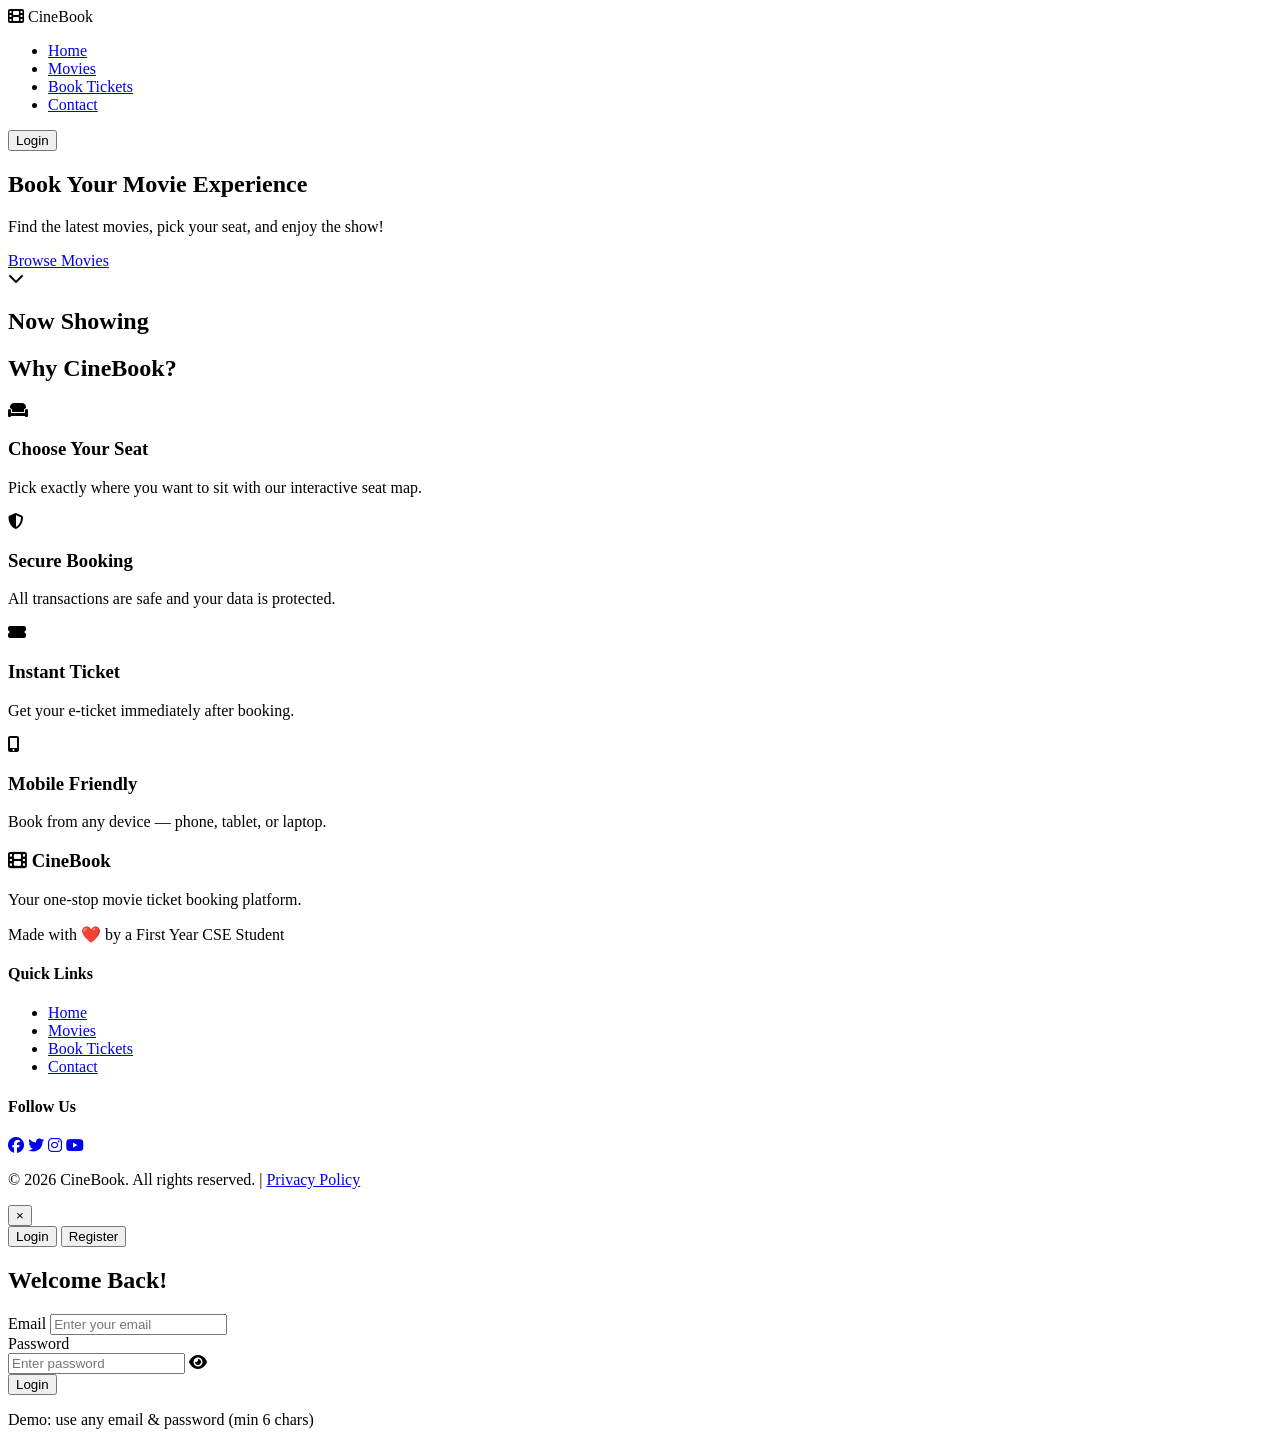
==== index.html @ 82a674cf "Add files via upload" ====
<!DOCTYPE html>
<html lang="en">
<head>
  <meta charset="UTF-8" />
  <meta name="viewport" content="width=device-width, initial-scale=1.0"/>
  <title>CineBook - Movie Ticket Booking</title>
  <link rel="stylesheet" href="css/style.css"/>
  <link rel="stylesheet" href="https://cdnjs.cloudflare.com/ajax/libs/font-awesome/6.4.0/css/all.min.css"/>
</head>
<body>

  <!-- NAVBAR -->
  <nav class="navbar" id="navbar">
    <div class="nav-brand">
      <i class="fas fa-film"></i> CineBook
    </div>
    <ul class="nav-links" id="navLinks">
      <li><a href="index.html" class="active">Home</a></li>
      <li><a href="movies.html">Movies</a></li>
      <li><a href="booking.html">Book Tickets</a></li>
      <li><a href="contact.html">Contact</a></li>
    </ul>
    <div class="nav-actions">
      <span id="userGreeting" class="user-greeting" style="display:none"></span>
      <button class="btn btn-login" id="loginBtn" onclick="openLoginModal()">Login</button>
      <button class="btn btn-logout" id="logoutBtn" style="display:none" onclick="logout()">Logout</button>
    </div>
    <div class="hamburger" id="hamburger" onclick="toggleMenu()">
      <span></span><span></span><span></span>
    </div>
  </nav>

  <!-- HERO SECTION -->
  <section class="hero" id="home">
    <div class="hero-overlay"></div>
    <div class="hero-content">
      <h1>Book Your Movie Experience</h1>
      <p>Find the latest movies, pick your seat, and enjoy the show!</p>
      <a href="movies.html" class="btn btn-primary btn-large">Browse Movies</a>
    </div>
    <div class="hero-scroll"><i class="fas fa-chevron-down"></i></div>
  </section>

  <!-- NOW SHOWING -->
  <section class="section" id="nowShowing">
    <div class="container">
      <h2 class="section-title">Now Showing</h2>
      <div class="movie-grid" id="movieGrid">
        <!-- JS will render cards here -->
      </div>
    </div>
  </section>

  <!-- FEATURES -->
  <section class="features-section">
    <div class="container">
      <h2 class="section-title">Why CineBook?</h2>
      <div class="features-grid">
        <div class="feature-card">
          <i class="fas fa-couch"></i>
          <h3>Choose Your Seat</h3>
          <p>Pick exactly where you want to sit with our interactive seat map.</p>
        </div>
        <div class="feature-card">
          <i class="fas fa-shield-alt"></i>
          <h3>Secure Booking</h3>
          <p>All transactions are safe and your data is protected.</p>
        </div>
        <div class="feature-card">
          <i class="fas fa-ticket-alt"></i>
          <h3>Instant Ticket</h3>
          <p>Get your e-ticket immediately after booking.</p>
        </div>
        <div class="feature-card">
          <i class="fas fa-mobile-alt"></i>
          <h3>Mobile Friendly</h3>
          <p>Book from any device — phone, tablet, or laptop.</p>
        </div>
      </div>
    </div>
  </section>

  <!-- FOOTER -->
  <footer class="footer">
    <div class="container footer-grid">
      <div>
        <h3><i class="fas fa-film"></i> CineBook</h3>
        <p>Your one-stop movie ticket booking platform.</p>
        <p>Made with ❤️ by a First Year CSE Student</p>
      </div>
      <div>
        <h4>Quick Links</h4>
        <ul>
          <li><a href="index.html">Home</a></li>
          <li><a href="movies.html">Movies</a></li>
          <li><a href="booking.html">Book Tickets</a></li>
          <li><a href="contact.html">Contact</a></li>
        </ul>
      </div>
      <div>
        <h4>Follow Us</h4>
        <div class="social-icons">
          <a href="#"><i class="fab fa-facebook"></i></a>
          <a href="#"><i class="fab fa-twitter"></i></a>
          <a href="#"><i class="fab fa-instagram"></i></a>
          <a href="#"><i class="fab fa-youtube"></i></a>
        </div>
      </div>
    </div>
    <div class="footer-bottom">
      <p>&copy; 2026 CineBook. All rights reserved. | <a href="#">Privacy Policy</a></p>
    </div>
  </footer>

  <!-- LOGIN MODAL -->
  <div class="modal-overlay" id="loginModal">
    <div class="modal">
      <button class="modal-close" onclick="closeLoginModal()">&times;</button>
      <div class="modal-tabs">
        <button class="tab-btn active" id="loginTabBtn" onclick="switchTab('login')">Login</button>
        <button class="tab-btn" id="registerTabBtn" onclick="switchTab('register')">Register</button>
      </div>

      <!-- Login Form -->
      <form id="loginForm" class="modal-form" onsubmit="handleLogin(event)">
        <h2>Welcome Back!</h2>
        <div class="form-group">
          <label for="loginEmail">Email</label>
          <input type="email" id="loginEmail" placeholder="Enter your email" required/>
          <span class="error-msg" id="loginEmailErr"></span>
        </div>
        <div class="form-group">
          <label for="loginPassword">Password</label>
          <div class="password-wrapper">
            <input type="password" id="loginPassword" placeholder="Enter password" required/>
            <i class="fas fa-eye toggle-pwd" onclick="togglePwd('loginPassword', this)"></i>
          </div>
          <span class="error-msg" id="loginPassErr"></span>
        </div>
        <button type="submit" class="btn btn-primary btn-block">Login</button>
        <p class="form-hint">Demo: use any email & password (min 6 chars)</p>
      </form>

      <!-- Register Form -->
      <form id="registerForm" class="modal-form" style="display:none" onsubmit="handleRegister(event)">
        <h2>Create Account</h2>
        <div class="form-group">
          <label for="regName">Full Name</label>
          <input type="text" id="regName" placeholder="Your full name" required/>
          <span class="error-msg" id="regNameErr"></span>
        </div>
        <div class="form-group">
          <label for="regEmail">Email</label>
          <input type="email" id="regEmail" placeholder="Your email" required/>
          <span class="error-msg" id="regEmailErr"></span>
        </div>
        <div class="form-group">
          <label for="regPhone">Phone Number</label>
          <input type="tel" id="regPhone" placeholder="10-digit phone number" required/>
          <span class="error-msg" id="regPhoneErr"></span>
        </div>
        <div class="form-group">
          <label for="regPassword">Password</label>
          <div class="password-wrapper">
            <input type="password" id="regPassword" placeholder="Min 6 characters" required/>
            <i class="fas fa-eye toggle-pwd" onclick="togglePwd('regPassword', this)"></i>
          </div>
          <span class="error-msg" id="regPassErr"></span>
        </div>
        <button type="submit" class="btn btn-primary btn-block">Register</button>
      </form>
    </div>
  </div>

  <script src="js/data.js"></script>
  <script src="js/auth.js"></script>
  <script src="js/app.js"></script>
</body>
</html>
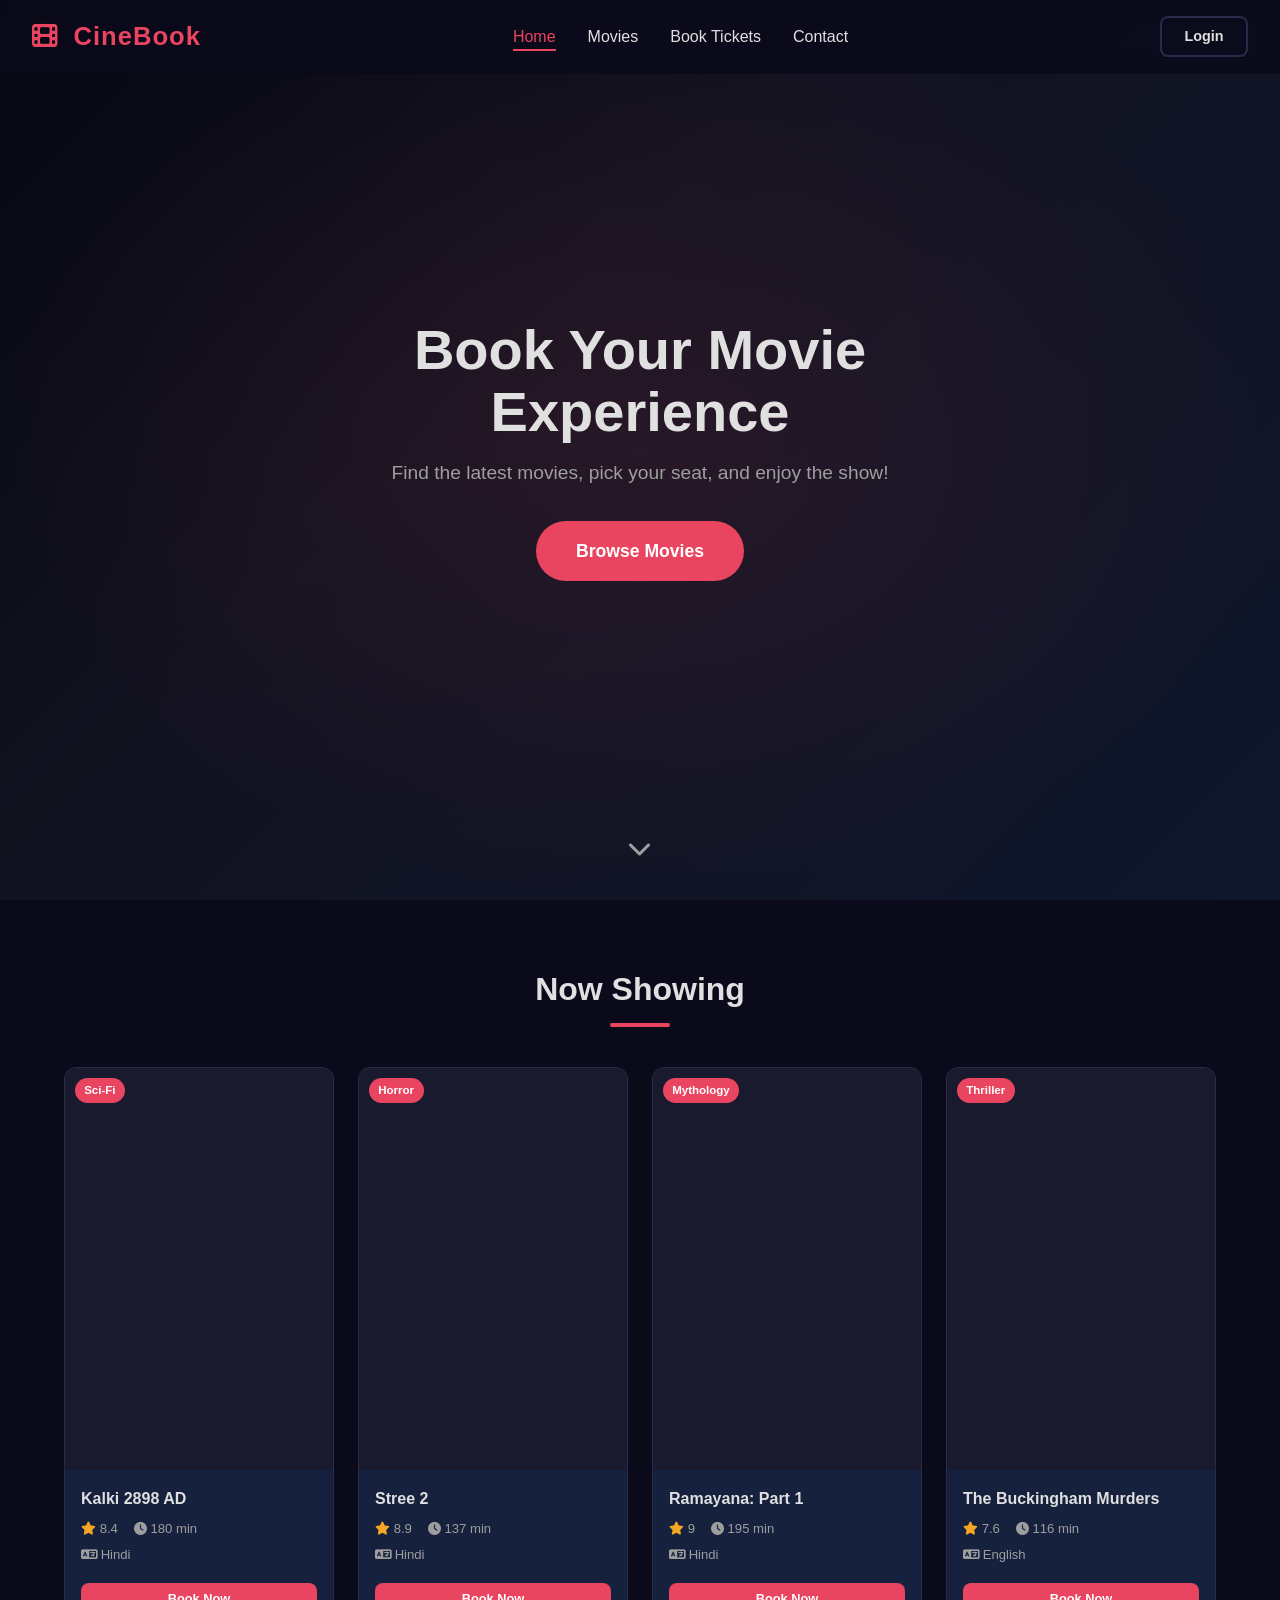
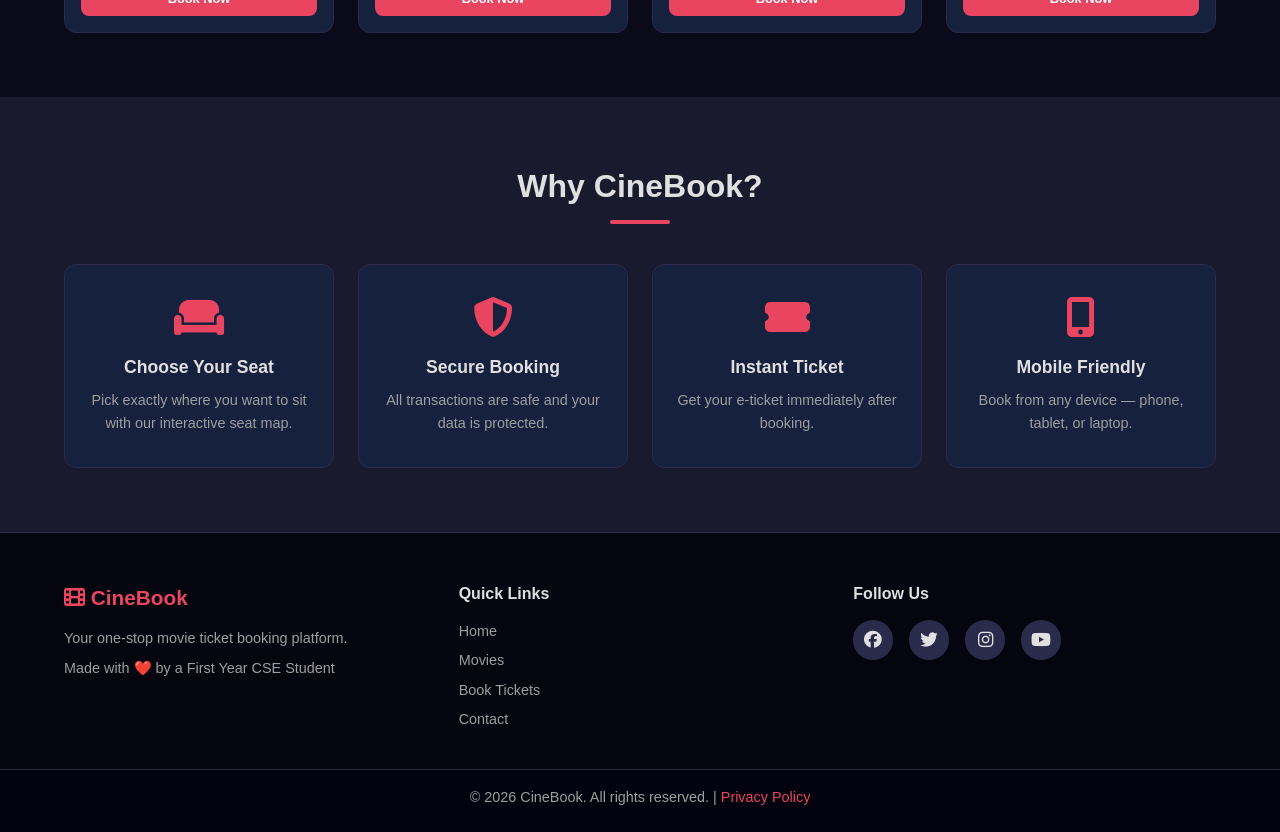
==== commit b407ea88: "index.html Updated HTML structure and fixed links for stylesheets and scripts." ====
--- a/index.html
+++ b/index.html
@@ -4,7 +4,7 @@
   <meta charset="UTF-8" />
   <meta name="viewport" content="width=device-width, initial-scale=1.0"/>
   <title>CineBook - Movie Ticket Booking</title>
-  <link rel="stylesheet" href="css/style.css"/>
+  <link rel="stylesheet" href="style.css"/>
   <link rel="stylesheet" href="https://cdnjs.cloudflare.com/ajax/libs/font-awesome/6.4.0/css/all.min.css"/>
 </head>
 <body>
@@ -172,8 +172,8 @@
     </div>
   </div>
 
-  <script src="js/data.js"></script>
-  <script src="js/auth.js"></script>
-  <script src="js/app.js"></script>
+  <script src="data.js"></script>
+  <script src="auth.js"></script>
+  <script src="app.js"></script>
 </body>
 </html>
--- a/style.css
+++ b/style.css
@@ -0,0 +1,537 @@
+/* =============================================
+   style.css - Main Stylesheet for CineBook
+   ============================================= */
+
+/* --- CSS Variables (Custom Properties) --- */
+:root {
+  --primary: #e94560;
+  --primary-dark: #c73652;
+  --secondary: #0f3460;
+  --accent: #f5a623;
+  --bg-dark: #0a0a1a;
+  --bg-card: #16213e;
+  --bg-card2: #1a1a2e;
+  --text-light: #e0e0e0;
+  --text-muted: #9e9e9e;
+  --success: #4caf50;
+  --info: #2196f3;
+  --border: #2a2a4a;
+  --shadow: 0 4px 20px rgba(0,0,0,0.4);
+  --radius: 12px;
+  --transition: all 0.3s ease;
+}
+
+/* --- RESET & BASE --- */
+*, *::before, *::after { box-sizing: border-box; margin: 0; padding: 0; }
+
+html { scroll-behavior: smooth; }
+
+body {
+  background-color: var(--bg-dark);
+  color: var(--text-light);
+  font-family: 'Segoe UI', Tahoma, Geneva, Verdana, sans-serif;
+  font-size: 16px;
+  line-height: 1.6;
+  min-height: 100vh;
+}
+
+a { color: var(--primary); text-decoration: none; transition: var(--transition); }
+a:hover { color: var(--accent); }
+ul { list-style: none; }
+img { max-width: 100%; display: block; }
+input, select, textarea { font-family: inherit; }
+
+.container { max-width: 1200px; margin: 0 auto; padding: 0 1.5rem; }
+.section { padding: 4rem 0; }
+.section-title {
+  text-align: center;
+  font-size: 2rem;
+  font-weight: 700;
+  margin-bottom: 2.5rem;
+  position: relative;
+}
+.section-title::after {
+  content: "";
+  display: block;
+  width: 60px;
+  height: 4px;
+  background: var(--primary);
+  border-radius: 2px;
+  margin: 0.5rem auto 0;
+}
+
+/* --- NAVBAR --- */
+.navbar {
+  position: fixed;
+  top: 0; left: 0; right: 0;
+  z-index: 1000;
+  display: flex;
+  align-items: center;
+  justify-content: space-between;
+  padding: 1rem 2rem;
+  background: rgba(10,10,26,0.85);
+  backdrop-filter: blur(12px);
+  border-bottom: 1px solid transparent;
+  transition: var(--transition);
+}
+.navbar.scrolled {
+  background: rgba(10,10,26,0.98);
+  border-bottom-color: var(--border);
+  box-shadow: 0 2px 20px rgba(0,0,0,0.5);
+}
+.nav-brand {
+  font-size: 1.6rem;
+  font-weight: 800;
+  color: var(--primary);
+  letter-spacing: 1px;
+}
+.nav-brand i { margin-right: 0.4rem; }
+.nav-links { display: flex; gap: 2rem; }
+.nav-links a { color: var(--text-light); font-weight: 500; padding: 0.3rem 0; border-bottom: 2px solid transparent; }
+.nav-links a:hover, .nav-links a.active { color: var(--primary); border-bottom-color: var(--primary); }
+.nav-actions { display: flex; align-items: center; gap: 0.8rem; }
+.user-greeting { font-size: 0.9rem; color: var(--accent); font-weight: 600; }
+
+/* --- BUTTONS --- */
+.btn {
+  display: inline-flex; align-items: center; gap: 0.4rem;
+  padding: 0.65rem 1.4rem;
+  border: none; border-radius: 8px;
+  cursor: pointer; font-size: 0.9rem; font-weight: 600;
+  transition: var(--transition);
+  text-decoration: none;
+}
+.btn-primary { background: var(--primary); color: #fff; }
+.btn-primary:hover { background: var(--primary-dark); transform: translateY(-2px); box-shadow: 0 4px 15px rgba(233,69,96,0.4); color: #fff; }
+.btn-secondary { background: var(--secondary); color: #fff; }
+.btn-secondary:hover { background: #1a4a80; color: #fff; }
+.btn-outline { background: transparent; color: var(--primary); border: 2px solid var(--primary); }
+.btn-outline:hover { background: var(--primary); color: #fff; }
+.btn-login { background: transparent; color: var(--text-light); border: 2px solid var(--border); }
+.btn-login:hover { border-color: var(--primary); color: var(--primary); }
+.btn-logout { background: rgba(233,69,96,0.2); color: var(--primary); border: 1px solid var(--primary); }
+.btn-logout:hover { background: var(--primary); color: #fff; }
+.btn-large { padding: 1rem 2.5rem; font-size: 1.1rem; border-radius: 50px; }
+.btn-sm { padding: 0.4rem 0.9rem; font-size: 0.8rem; }
+.btn-block { width: 100%; justify-content: center; padding: 0.8rem; font-size: 1rem; }
+.btn:disabled { opacity: 0.6; cursor: not-allowed; transform: none !important; }
+
+/* --- HAMBURGER --- */
+.hamburger { display: none; flex-direction: column; gap: 5px; cursor: pointer; padding: 4px; }
+.hamburger span { width: 25px; height: 2px; background: var(--text-light); border-radius: 2px; transition: var(--transition); }
+.hamburger.active span:nth-child(1) { transform: rotate(45deg) translate(5px, 5px); }
+.hamburger.active span:nth-child(2) { opacity: 0; }
+.hamburger.active span:nth-child(3) { transform: rotate(-45deg) translate(5px, -5px); }
+
+/* --- HERO --- */
+.hero {
+  min-height: 100vh;
+  display: flex; flex-direction: column; align-items: center; justify-content: center;
+  text-align: center;
+  position: relative;
+  background: linear-gradient(135deg, #0a0a1a 0%, #1a1a2e 40%, #16213e 100%);
+  overflow: hidden;
+}
+.hero::before {
+  content: "";
+  position: absolute; inset: 0;
+  background: radial-gradient(ellipse at center, rgba(233,69,96,0.15) 0%, transparent 70%);
+}
+.hero-overlay { position: absolute; inset: 0; background: rgba(0,0,0,0.3); }
+.hero-content { position: relative; z-index: 2; max-width: 700px; padding: 1rem; }
+.hero-content h1 { font-size: clamp(2rem, 5vw, 3.5rem); font-weight: 900; line-height: 1.1; margin-bottom: 1rem; }
+.hero-content h1 span { color: var(--primary); }
+.hero-content p { font-size: 1.2rem; color: var(--text-muted); margin-bottom: 2rem; }
+.hero-scroll {
+  position: absolute; bottom: 2rem; left: 50%; transform: translateX(-50%);
+  color: var(--text-muted); font-size: 1.5rem; animation: bounce 2s infinite;
+  z-index: 2;
+}
+@keyframes bounce { 0%,100% { transform: translateX(-50%) translateY(0); } 50% { transform: translateX(-50%) translateY(10px); } }
+
+/* --- MOVIE CARDS --- */
+.movie-grid {
+  display: grid;
+  grid-template-columns: repeat(auto-fill, minmax(240px, 1fr));
+  gap: 1.5rem;
+}
+.movie-card {
+  background: var(--bg-card);
+  border-radius: var(--radius);
+  overflow: hidden;
+  transition: var(--transition);
+  border: 1px solid var(--border);
+}
+.movie-card:hover { transform: translateY(-8px); box-shadow: 0 12px 30px rgba(233,69,96,0.2); border-color: var(--primary); }
+.movie-poster-wrap { position: relative; overflow: hidden; aspect-ratio: 2/3; }
+.movie-poster-wrap img { width: 100%; height: 100%; object-fit: cover; transition: transform 0.4s ease; background: var(--bg-card2); }
+/* Skeleton shimmer while TMDB poster loads */
+.movie-poster-wrap img::before {
+  content: "";
+  position: absolute; inset: 0;
+  background: linear-gradient(90deg, var(--bg-card) 25%, var(--border) 50%, var(--bg-card) 75%);
+  background-size: 200% 100%;
+  animation: shimmer 1.5s infinite;
+}
+@keyframes shimmer { 0% { background-position: 200% 0; } 100% { background-position: -200% 0; } }
+.movie-card:hover .movie-poster-wrap img { transform: scale(1.05); }
+.movie-overlay {
+  position: absolute; inset: 0;
+  background: rgba(0,0,0,0.7);
+  display: flex; flex-direction: column; align-items: center; justify-content: center; gap: 0.8rem;
+  opacity: 0; transition: var(--transition);
+}
+.movie-card:hover .movie-overlay { opacity: 1; }
+.cert-badge {
+  position: absolute; top: 0.6rem; right: 0.6rem;
+  background: var(--accent); color: #000;
+  padding: 0.2rem 0.5rem; border-radius: 4px;
+  font-size: 0.75rem; font-weight: 700;
+}
+.movie-genre-tag {
+  position: absolute; top: 0.6rem; left: 0.6rem;
+  background: var(--primary); color: #fff;
+  padding: 0.2rem 0.6rem; border-radius: 20px;
+  font-size: 0.72rem; font-weight: 600;
+}
+.movie-info { padding: 1rem; }
+.movie-info h3 { font-size: 1rem; font-weight: 700; margin-bottom: 0.4rem; white-space: nowrap; overflow: hidden; text-overflow: ellipsis; }
+.movie-meta { display: flex; gap: 1rem; font-size: 0.82rem; color: var(--text-muted); margin-bottom: 0.3rem; }
+.movie-lang { font-size: 0.82rem; color: var(--text-muted); margin-bottom: 0.5rem; }
+.movie-tags { display: flex; flex-wrap: wrap; gap: 0.3rem; margin-top: 0.4rem; }
+.tag { background: rgba(233,69,96,0.15); color: var(--primary); border: 1px solid rgba(233,69,96,0.3); padding: 0.1rem 0.5rem; border-radius: 20px; font-size: 0.72rem; }
+.book-btn { margin-top: 0.6rem; width: 100%; justify-content: center; }
+
+/* --- FEATURES --- */
+.features-section { background: var(--bg-card2); padding: 4rem 0; }
+.features-grid { display: grid; grid-template-columns: repeat(auto-fit, minmax(200px, 1fr)); gap: 1.5rem; }
+.feature-card { background: var(--bg-card); border-radius: var(--radius); padding: 2rem 1.5rem; text-align: center; border: 1px solid var(--border); transition: var(--transition); }
+.feature-card:hover { border-color: var(--primary); transform: translateY(-5px); }
+.feature-card i { font-size: 2.5rem; color: var(--primary); margin-bottom: 1rem; }
+.feature-card h3 { margin-bottom: 0.5rem; font-size: 1.1rem; }
+.feature-card p { color: var(--text-muted); font-size: 0.9rem; }
+
+/* --- FOOTER --- */
+.footer { background: #050510; padding: 3rem 0 0; border-top: 1px solid var(--border); }
+.footer-grid { display: grid; grid-template-columns: repeat(auto-fit, minmax(200px, 1fr)); gap: 2rem; padding-bottom: 2rem; }
+.footer h3 { font-size: 1.3rem; color: var(--primary); margin-bottom: 0.8rem; }
+.footer h4 { margin-bottom: 0.8rem; }
+.footer p, .footer li { color: var(--text-muted); font-size: 0.9rem; margin-bottom: 0.4rem; }
+.footer ul li a { color: var(--text-muted); }
+.footer ul li a:hover { color: var(--primary); }
+.social-icons { display: flex; gap: 1rem; }
+.social-icons a { width: 40px; height: 40px; border-radius: 50%; background: var(--border); display: flex; align-items: center; justify-content: center; color: var(--text-light); font-size: 1.1rem; }
+.social-icons a:hover { background: var(--primary); color: #fff; }
+.footer-bottom { background: #02020e; text-align: center; padding: 1rem; color: var(--text-muted); font-size: 0.85rem; border-top: 1px solid var(--border); }
+.footer-bottom a { color: var(--primary); }
+
+/* --- PAGE BANNER --- */
+.page-banner {
+  min-height: 220px; display: flex; flex-direction: column; align-items: center; justify-content: center;
+  text-align: center; padding-top: 80px;
+  background: linear-gradient(to right, #0f3460, #1a1a2e);
+  border-bottom: 1px solid var(--border);
+}
+.page-banner h1 { font-size: 2.5rem; margin-bottom: 0.5rem; }
+.page-banner p { color: var(--text-muted); font-size: 1.1rem; }
+
+/* --- MODAL --- */
+.modal-overlay {
+  display: none; position: fixed; inset: 0;
+  background: rgba(0,0,0,0.75); z-index: 2000;
+  align-items: center; justify-content: center;
+  padding: 1rem;
+  backdrop-filter: blur(4px);
+}
+.modal-overlay.open { display: flex; animation: fadeIn 0.25s ease; }
+@keyframes fadeIn { from { opacity: 0; } to { opacity: 1; } }
+.modal {
+  background: var(--bg-card2); border-radius: var(--radius);
+  padding: 2rem; width: 100%; max-width: 450px;
+  position: relative; border: 1px solid var(--border);
+  max-height: 90vh; overflow-y: auto;
+  animation: slideUp 0.3s ease;
+}
+@keyframes slideUp { from { transform: translateY(30px); opacity: 0; } to { transform: translateY(0); opacity: 1; } }
+.modal-wide { max-width: 800px; }
+.modal-close {
+  position: absolute; top: 1rem; right: 1rem;
+  background: none; border: none; color: var(--text-muted);
+  font-size: 1.8rem; cursor: pointer; line-height: 1;
+}
+.modal-close:hover { color: var(--primary); }
+.modal-tabs { display: flex; gap: 0; margin-bottom: 1.5rem; border: 1px solid var(--border); border-radius: 8px; overflow: hidden; }
+.tab-btn { flex: 1; padding: 0.6rem; background: none; border: none; color: var(--text-muted); font-weight: 600; cursor: pointer; transition: var(--transition); }
+.tab-btn.active { background: var(--primary); color: #fff; }
+.modal-form h2 { margin-bottom: 1.2rem; font-size: 1.3rem; }
+.form-hint { text-align: center; color: var(--text-muted); font-size: 0.8rem; margin-top: 0.8rem; }
+
+/* --- FORMS --- */
+.form-group { margin-bottom: 1rem; }
+.form-group label { display: block; margin-bottom: 0.4rem; font-size: 0.88rem; color: var(--text-muted); font-weight: 600; }
+.form-group input, .form-group select, .form-group textarea {
+  width: 100%; padding: 0.7rem 1rem;
+  background: var(--bg-dark); border: 1px solid var(--border);
+  border-radius: 8px; color: var(--text-light); font-size: 0.95rem;
+  transition: var(--transition);
+}
+.form-group input:focus, .form-group select:focus, .form-group textarea:focus {
+  outline: none; border-color: var(--primary);
+  box-shadow: 0 0 0 3px rgba(233,69,96,0.2);
+}
+.form-group textarea { resize: vertical; min-height: 120px; }
+.form-row { display: grid; grid-template-columns: 1fr 1fr; gap: 1rem; }
+.password-wrapper { position: relative; }
+.password-wrapper input { padding-right: 2.5rem; }
+.toggle-pwd { position: absolute; right: 0.8rem; top: 50%; transform: translateY(-50%); cursor: pointer; color: var(--text-muted); }
+.error-msg { color: #ff6b6b; font-size: 0.8rem; margin-top: 0.3rem; display: block; }
+.success-banner { background: rgba(76,175,80,0.2); border: 1px solid var(--success); border-radius: 8px; padding: 1rem; color: var(--success); text-align: center; margin-top: 1rem; }
+
+/* --- FILTER BAR --- */
+.filter-bar { display: flex; gap: 1rem; flex-wrap: wrap; margin-bottom: 2rem; }
+.search-box { flex: 1; min-width: 200px; padding: 0.7rem 1rem; background: var(--bg-card); border: 1px solid var(--border); border-radius: 8px; color: var(--text-light); font-size: 0.95rem; }
+.search-box:focus { outline: none; border-color: var(--primary); }
+.filter-select { padding: 0.7rem 1rem; background: var(--bg-card); border: 1px solid var(--border); border-radius: 8px; color: var(--text-light); font-size: 0.95rem; cursor: pointer; }
+.filter-select:focus { outline: none; border-color: var(--primary); }
+.filter-select option { background: var(--bg-card2); }
+
+/* --- BOOKING STEPS --- */
+.steps-bar {
+  display: flex; align-items: center; justify-content: center;
+  margin-bottom: 2.5rem; flex-wrap: wrap; gap: 0;
+}
+.step {
+  display: flex; align-items: center; gap: 0.4rem;
+  font-size: 0.85rem; font-weight: 600; color: var(--text-muted);
+  padding: 0.5rem 1rem; border-radius: 50px; transition: var(--transition);
+}
+.step span { width: 24px; height: 24px; border-radius: 50%; background: var(--border); display: flex; align-items: center; justify-content: center; font-size: 0.75rem; }
+.step.active { color: var(--primary); }
+.step.active span { background: var(--primary); color: #fff; }
+.step.done { color: var(--success); }
+.step.done span { background: var(--success); color: #fff; }
+.step-line { flex: 1; height: 2px; background: var(--border); max-width: 80px; }
+.booking-step { animation: fadeIn 0.3s ease; }
+.step-heading { font-size: 1.5rem; margin-bottom: 1.5rem; }
+.step-nav { display: flex; gap: 1rem; justify-content: flex-end; margin-top: 2rem; }
+
+/* Show times */
+.showtime-grid { display: flex; flex-wrap: wrap; gap: 0.7rem; margin-top: 0.6rem; }
+.showtime-btn {
+  padding: 0.5rem 1.2rem; border-radius: 8px;
+  border: 2px solid var(--border); background: var(--bg-card);
+  color: var(--text-light); cursor: pointer; font-weight: 600; transition: var(--transition);
+}
+.showtime-btn:hover { border-color: var(--primary); color: var(--primary); }
+.showtime-btn.active { background: var(--primary); border-color: var(--primary); color: #fff; }
+
+/* --- SEAT MAP --- */
+.booking-layout { display: grid; grid-template-columns: 1fr 320px; gap: 2rem; }
+.seat-section { }
+.screen-label {
+  text-align: center; padding: 0.8rem;
+  background: linear-gradient(to bottom, rgba(233,69,96,0.3), transparent);
+  border-top: 3px solid var(--primary); border-radius: 4px 4px 0 0;
+  margin-bottom: 1.5rem; color: var(--primary); font-weight: 700; letter-spacing: 2px;
+}
+.seat-legend { display: flex; gap: 1rem; flex-wrap: wrap; margin-bottom: 1rem; font-size: 0.82rem; }
+.legend-item { display: flex; align-items: center; gap: 0.4rem; color: var(--text-muted); }
+.seat-map { display: flex; flex-direction: column; gap: 0.5rem; }
+.seat-row { display: flex; align-items: center; gap: 0.4rem; }
+.row-label { width: 20px; font-size: 0.75rem; color: var(--text-muted); font-weight: 700; }
+.seat {
+  width: 32px; height: 32px; border-radius: 6px 6px 0 0;
+  border: 1px solid var(--border); background: var(--bg-card);
+  cursor: pointer; transition: var(--transition); font-size: 0.65rem;
+}
+.seat:hover:not(.booked):not(.selected) { background: rgba(233,69,96,0.3); border-color: var(--primary); }
+.seat.selected { background: var(--primary); border-color: var(--primary-dark); }
+.seat.booked { background: var(--border); cursor: not-allowed; opacity: 0.5; }
+.seat.premium { background: rgba(245,166,35,0.15); border-color: var(--accent); }
+.seat.premium.selected { background: var(--accent); border-color: #d4891c; }
+.seat.premium:hover:not(.booked):not(.selected) { background: rgba(245,166,35,0.3); }
+.legend-available { background: var(--bg-card); border: 1px solid var(--border); }
+.legend-selected  { background: var(--primary); }
+.legend-booked    { background: var(--border); opacity: 0.5; }
+.legend-premium   { background: rgba(245,166,35,0.3); border: 1px solid var(--accent); }
+
+/* Booking Summary Panel */
+.booking-summary-panel {
+  background: var(--bg-card); border-radius: var(--radius); padding: 1.5rem;
+  border: 1px solid var(--border); align-self: start; position: sticky; top: 90px;
+}
+.booking-summary-panel h3 { font-size: 1.1rem; margin-bottom: 1rem; border-bottom: 1px solid var(--border); padding-bottom: 0.6rem; }
+.summary-info p { font-size: 0.85rem; color: var(--text-muted); margin-bottom: 0.3rem; }
+.summary-info strong { color: var(--text-light); }
+.summary-seats { margin: 1rem 0; }
+.seats-pill-wrap { display: flex; flex-wrap: wrap; gap: 0.4rem; }
+.seat-pill { background: rgba(233,69,96,0.15); border: 1px solid rgba(233,69,96,0.4); color: var(--primary); padding: 0.2rem 0.6rem; border-radius: 20px; font-size: 0.78rem; font-weight: 600; }
+.seat-pill.premium { background: rgba(245,166,35,0.15); border-color: rgba(245,166,35,0.4); color: var(--accent); }
+.total-line { display: flex; justify-content: space-between; padding: 0.4rem 0; font-size: 0.88rem; color: var(--text-muted); }
+.total-grand { font-size: 1.1rem; font-weight: 700; color: var(--text-light); border-top: 1px solid var(--border); margin-top: 0.4rem; padding-top: 0.6rem; }
+
+/* --- PAYMENT --- */
+.payment-layout { display: grid; grid-template-columns: 1fr 300px; gap: 2rem; }
+.payment-methods { display: flex; gap: 0; margin-bottom: 1.5rem; border: 1px solid var(--border); border-radius: 10px; overflow: hidden; }
+.pay-method {
+  flex: 1; display: flex; align-items: center; gap: 0.5rem;
+  padding: 0.8rem 1rem; cursor: pointer;
+  font-size: 0.85rem; font-weight: 600; border-right: 1px solid var(--border);
+  transition: var(--transition); color: var(--text-muted);
+}
+.pay-method:last-child { border-right: none; }
+.pay-method:has(input:checked) { background: rgba(233,69,96,0.15); color: var(--primary); }
+.pay-method input { display: none; }
+.pay-method i { font-size: 1.1rem; }
+.pay-form { animation: fadeIn 0.3s ease; }
+.pay-total-banner {
+  background: rgba(233,69,96,0.1); border: 1px solid rgba(233,69,96,0.3);
+  border-radius: 8px; padding: 0.8rem 1rem; margin-bottom: 1rem;
+  font-size: 0.95rem; color: var(--text-light); text-align: center;
+}
+.order-summary-side {
+  background: var(--bg-card); border-radius: var(--radius); padding: 1.5rem;
+  border: 1px solid var(--border); align-self: start; position: sticky; top: 90px;
+}
+.order-summary-side h3 { font-size: 1.1rem; margin-bottom: 1rem; }
+.order-movie { font-size: 1.1rem; font-weight: 700; margin-bottom: 0.4rem; }
+.order-line { display: flex; justify-content: space-between; padding: 0.4rem 0; font-size: 0.85rem; color: var(--text-muted); }
+.order-total { font-size: 1rem; font-weight: 700; color: var(--text-light); border-top: 1px solid var(--border); margin-top: 0.4rem; padding-top: 0.6rem; }
+
+/* --- CONFIRMATION TICKET --- */
+.confirm-wrap { text-align: center; max-width: 650px; margin: 0 auto; }
+.confirm-icon { font-size: 5rem; color: var(--success); margin-bottom: 1rem; animation: popIn 0.5s ease; }
+@keyframes popIn { from { transform: scale(0); } to { transform: scale(1); } }
+.confirm-wrap h2 { font-size: 2rem; margin-bottom: 0.5rem; }
+.confirm-sub { color: var(--text-muted); margin-bottom: 2rem; }
+.ticket-card {
+  background: var(--bg-card); border-radius: var(--radius); overflow: hidden;
+  border: 1px solid var(--border); text-align: left; margin-bottom: 1.5rem;
+}
+.ticket-header {
+  background: var(--primary); padding: 1rem 1.5rem;
+  display: flex; justify-content: space-between; align-items: center;
+  font-weight: 700; font-size: 1.1rem;
+}
+.ticket-id { font-size: 0.85rem; }
+.ticket-body { padding: 1.5rem; }
+.ticket-movie { font-size: 1.5rem; font-weight: 800; margin-bottom: 1rem; }
+.ticket-details-grid { display: grid; grid-template-columns: 1fr 1fr; gap: 1rem; }
+.ticket-details-grid div { font-size: 0.88rem; }
+.ticket-details-grid i { color: var(--primary); margin-right: 0.3rem; }
+.ticket-details-grid strong { display: block; color: var(--text-muted); font-size: 0.75rem; margin-bottom: 0.2rem; }
+.ticket-footer {
+  background: var(--bg-card2); padding: 1rem 1.5rem;
+  border-top: 2px dashed var(--border); text-align: center;
+}
+.ticket-barcode { font-family: monospace; font-size: 1.2rem; letter-spacing: 3px; color: var(--text-muted); margin-bottom: 0.5rem; }
+.ticket-footer p { font-size: 0.8rem; color: var(--text-muted); }
+.confirm-actions { display: flex; gap: 1rem; justify-content: center; flex-wrap: wrap; }
+
+/* --- CONTACT PAGE --- */
+.contact-layout { display: grid; grid-template-columns: 1fr 1fr; gap: 3rem; }
+.contact-form-wrap h2, .contact-info-wrap h2 { font-size: 1.5rem; margin-bottom: 1.5rem; }
+.contact-info-card { display: flex; gap: 1rem; align-items: flex-start; margin-bottom: 1.5rem; }
+.contact-info-card i { font-size: 1.5rem; color: var(--primary); min-width: 24px; margin-top: 0.2rem; }
+.contact-info-card h4 { margin-bottom: 0.3rem; font-size: 0.95rem; }
+.contact-info-card p { color: var(--text-muted); font-size: 0.88rem; line-height: 1.6; }
+#charCount { color: var(--text-muted); font-size: 0.8rem; }
+.faq-section { margin-top: 2rem; }
+.faq-section h3 { margin-bottom: 1rem; }
+.faq-item { border: 1px solid var(--border); border-radius: 8px; margin-bottom: 0.6rem; overflow: hidden; }
+.faq-q {
+  width: 100%; text-align: left; background: var(--bg-card);
+  border: none; color: var(--text-light); padding: 0.9rem 1rem;
+  font-weight: 600; cursor: pointer; display: flex; justify-content: space-between; align-items: center;
+  font-size: 0.9rem;
+}
+.faq-q i { transition: var(--transition); }
+.faq-a { max-height: 0; overflow: hidden; padding: 0 1rem; color: var(--text-muted); font-size: 0.88rem; transition: max-height 0.3s ease, padding 0.3s ease; }
+.faq-a.open { max-height: 200px; padding: 0.8rem 1rem; }
+
+/* --- MOVIE DETAIL MODAL --- */
+.movie-detail-layout { display: grid; grid-template-columns: 220px 1fr; gap: 2rem; }
+.movie-detail-poster img { border-radius: 8px; width: 100%; }
+.movie-detail-info .cert-badge { position: static; display: inline-block; margin-bottom: 0.5rem; }
+.movie-detail-info h2 { font-size: 1.8rem; margin: 0.3rem 0 0.8rem; }
+.detail-meta { display: flex; gap: 1rem; flex-wrap: wrap; font-size: 0.85rem; color: var(--text-muted); margin-bottom: 0.5rem; }
+.movie-description { color: var(--text-muted); font-size: 0.9rem; line-height: 1.7; margin: 0.8rem 0; }
+.detail-section { margin-bottom: 0.8rem; }
+.detail-section h4 { font-size: 0.88rem; color: var(--text-muted); margin-bottom: 0.2rem; }
+.detail-section p { font-size: 0.95rem; }
+
+/* --- TOAST --- */
+.toast {
+  position: fixed; bottom: 2rem; right: 2rem; z-index: 9999;
+  background: var(--bg-card2); border: 1px solid var(--border);
+  border-radius: 10px; padding: 0.9rem 1.4rem;
+  display: flex; align-items: center; gap: 0.6rem;
+  font-size: 0.9rem; font-weight: 600;
+  transform: translateY(80px); opacity: 0;
+  transition: all 0.4s cubic-bezier(0.68,-0.55,0.265,1.55);
+  box-shadow: var(--shadow);
+}
+.toast.show { transform: translateY(0); opacity: 1; }
+.toast-success { border-color: var(--success); color: var(--success); }
+.toast-info { border-color: var(--info); color: var(--info); }
+
+/* --- LOADING & ERRORS --- */
+.loading-spinner { text-align: center; padding: 3rem; color: var(--text-muted); font-size: 1.5rem; }
+.error-text { color: #ff6b6b; text-align: center; padding: 2rem; }
+
+/* --- PRINT STYLES --- */
+@media print {
+  nav, footer, .confirm-actions, .steps-bar, .page-banner { display: none !important; }
+  body { background: white; color: black; }
+  .ticket-card { border: 2px solid #000; }
+  .ticket-header { background: #e94560 !important; -webkit-print-color-adjust: exact; }
+}
+
+/* =============================================
+   RESPONSIVE DESIGN
+   ============================================= */
+
+@media (max-width: 1024px) {
+  .booking-layout { grid-template-columns: 1fr; }
+  .payment-layout { grid-template-columns: 1fr; }
+  .booking-summary-panel, .order-summary-side { position: static; }
+}
+
+@media (max-width: 768px) {
+  .nav-links {
+    position: fixed; top: 0; left: -100%; width: 70%; height: 100vh;
+    background: var(--bg-card2); flex-direction: column; padding: 5rem 2rem 2rem;
+    gap: 1.5rem; transition: left 0.3s ease; border-right: 1px solid var(--border);
+  }
+  .nav-links.open { left: 0; }
+  .hamburger { display: flex; }
+  .hero-content h1 { font-size: 2rem; }
+  .contact-layout { grid-template-columns: 1fr; }
+  .movie-detail-layout { grid-template-columns: 1fr; }
+  .ticket-details-grid { grid-template-columns: 1fr; }
+  .steps-bar { gap: 0.2rem; }
+  .step { font-size: 0.75rem; padding: 0.4rem 0.6rem; }
+  .step-line { max-width: 20px; }
+  .payment-methods { flex-direction: column; }
+  .pay-method { border-right: none; border-bottom: 1px solid var(--border); }
+  .pay-method:last-child { border-bottom: none; }
+  .form-row { grid-template-columns: 1fr; }
+}
+
+@media (max-width: 480px) {
+  .movie-grid { grid-template-columns: 1fr 1fr; }
+  .container { padding: 0 1rem; }
+  .navbar { padding: 1rem; }
+  .hero-content h1 { font-size: 1.6rem; }
+  .section { padding: 2.5rem 0; }
+  .section-title { font-size: 1.5rem; }
+  .seat { width: 26px; height: 26px; }
+  .filter-bar { flex-direction: column; }
+  .search-box, .filter-select { width: 100%; }
+}
+
+@media (max-width: 360px) {
+  .movie-grid { grid-template-columns: 1fr; }
+  .seat { width: 22px; height: 22px; }
+  .seat-row { gap: 0.2rem; }
+}
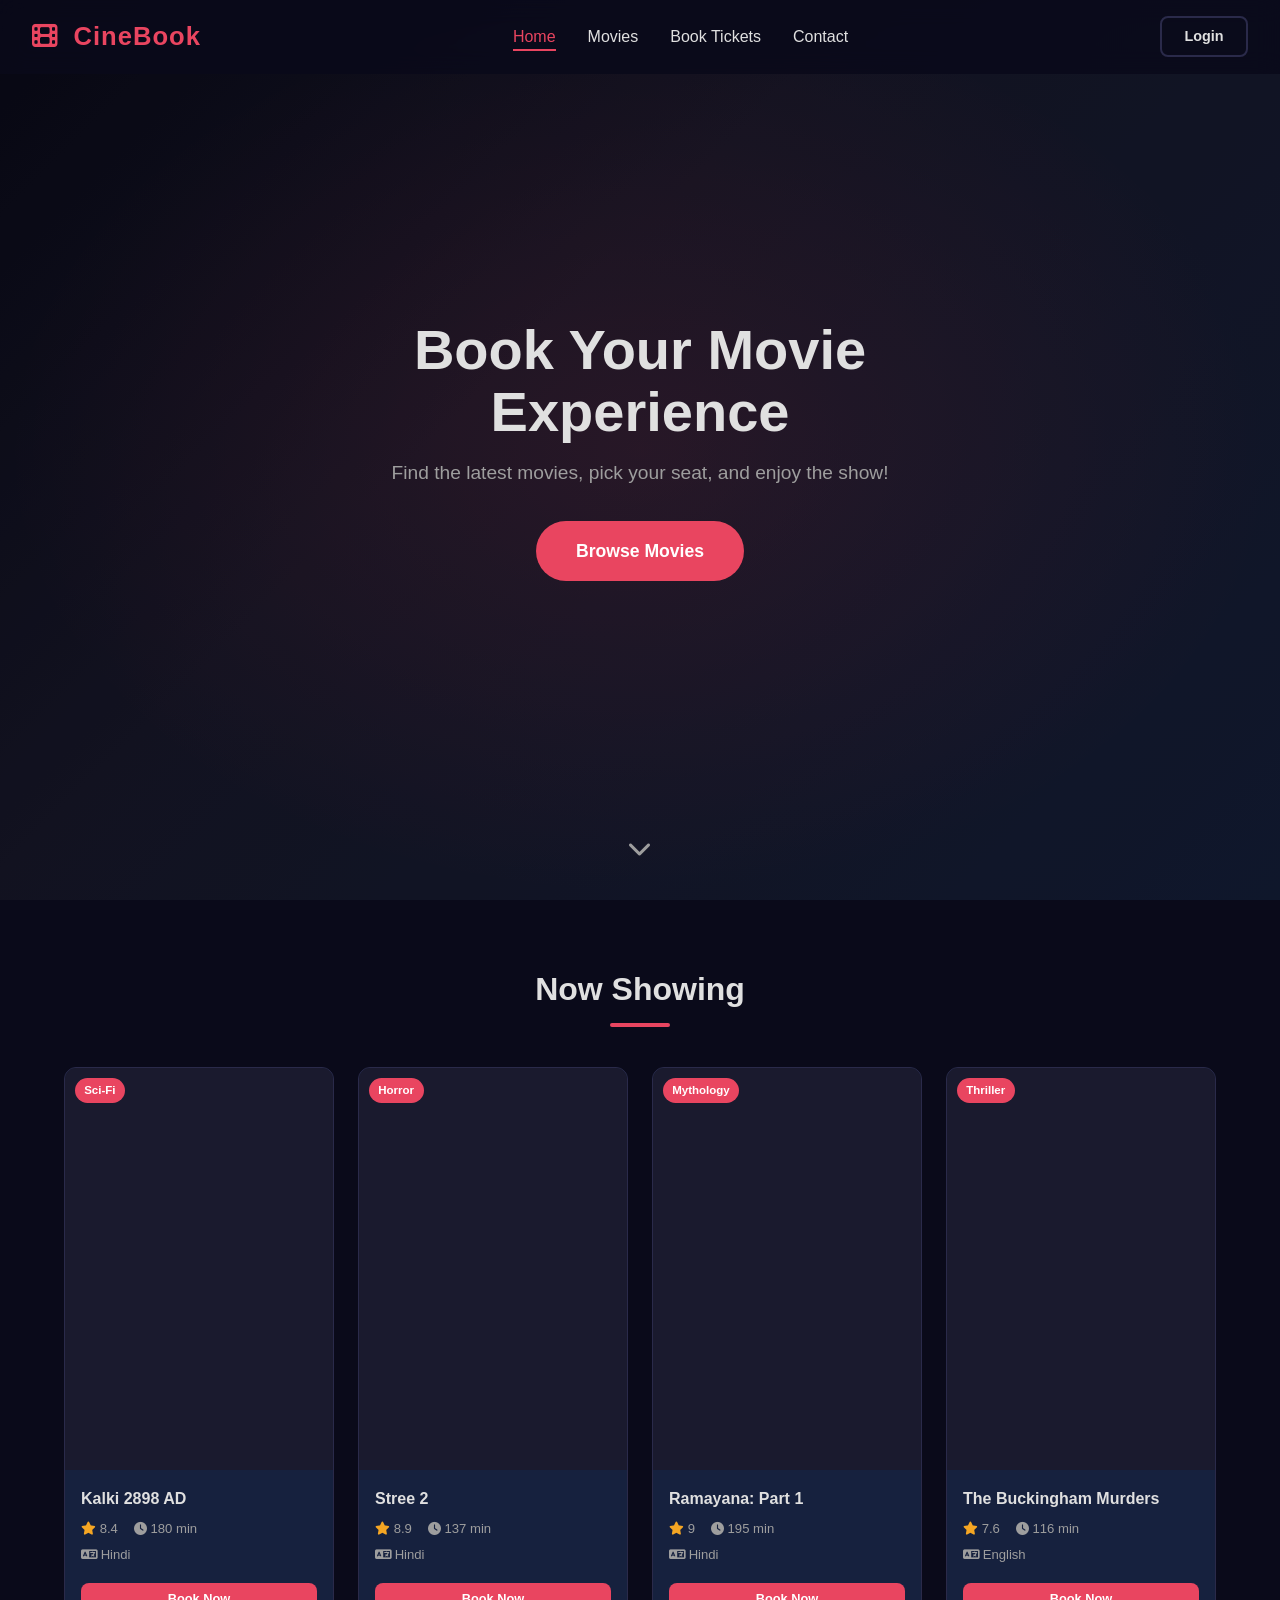
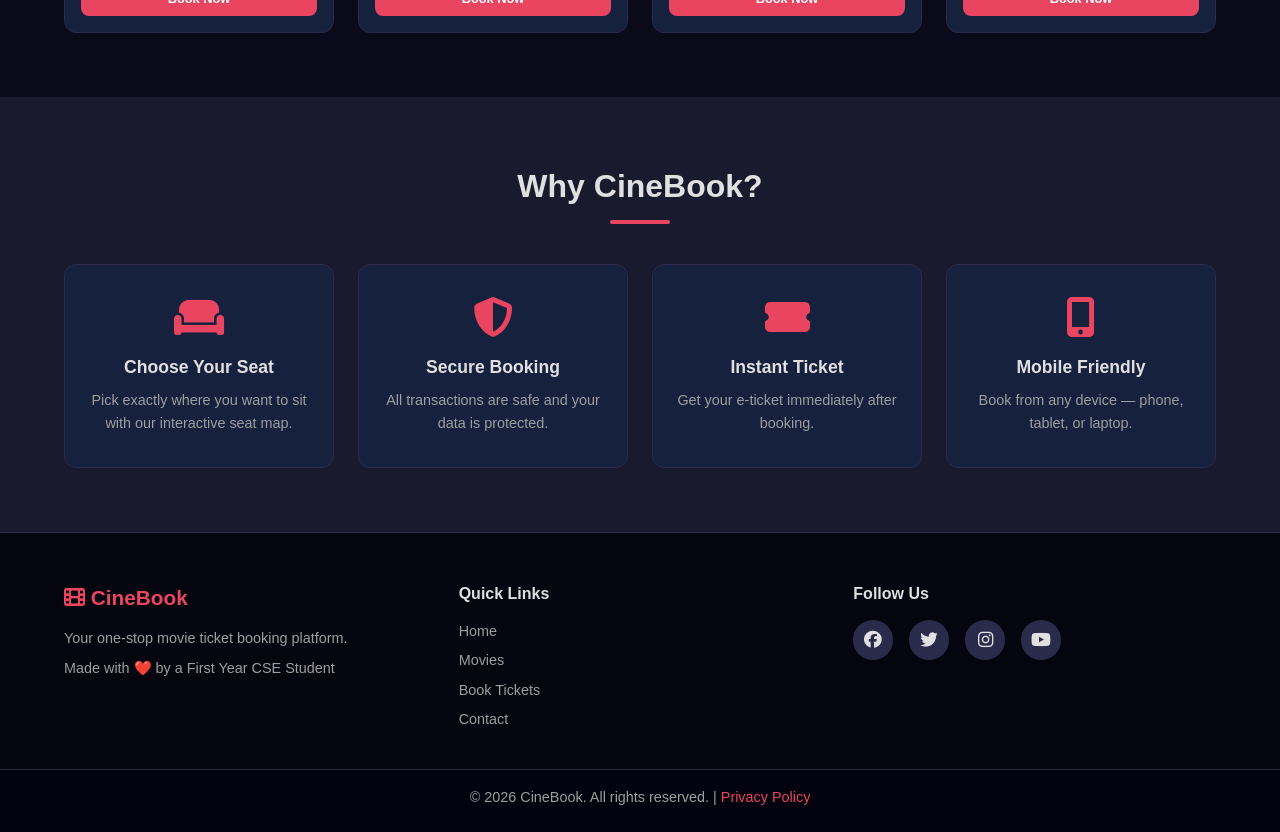
==== commit 078a93cb: "index.html Restored the entire index.html file after it was removed." ====
--- a/index.html
+++ b/index.html
@@ -4,7 +4,7 @@
   <meta charset="UTF-8" />
   <meta name="viewport" content="width=device-width, initial-scale=1.0"/>
   <title>CineBook - Movie Ticket Booking</title>
-  <link rel="stylesheet" href="style.css"/>
+  <link rel="stylesheet" href="style.css">
   <link rel="stylesheet" href="https://cdnjs.cloudflare.com/ajax/libs/font-awesome/6.4.0/css/all.min.css"/>
 </head>
 <body>
